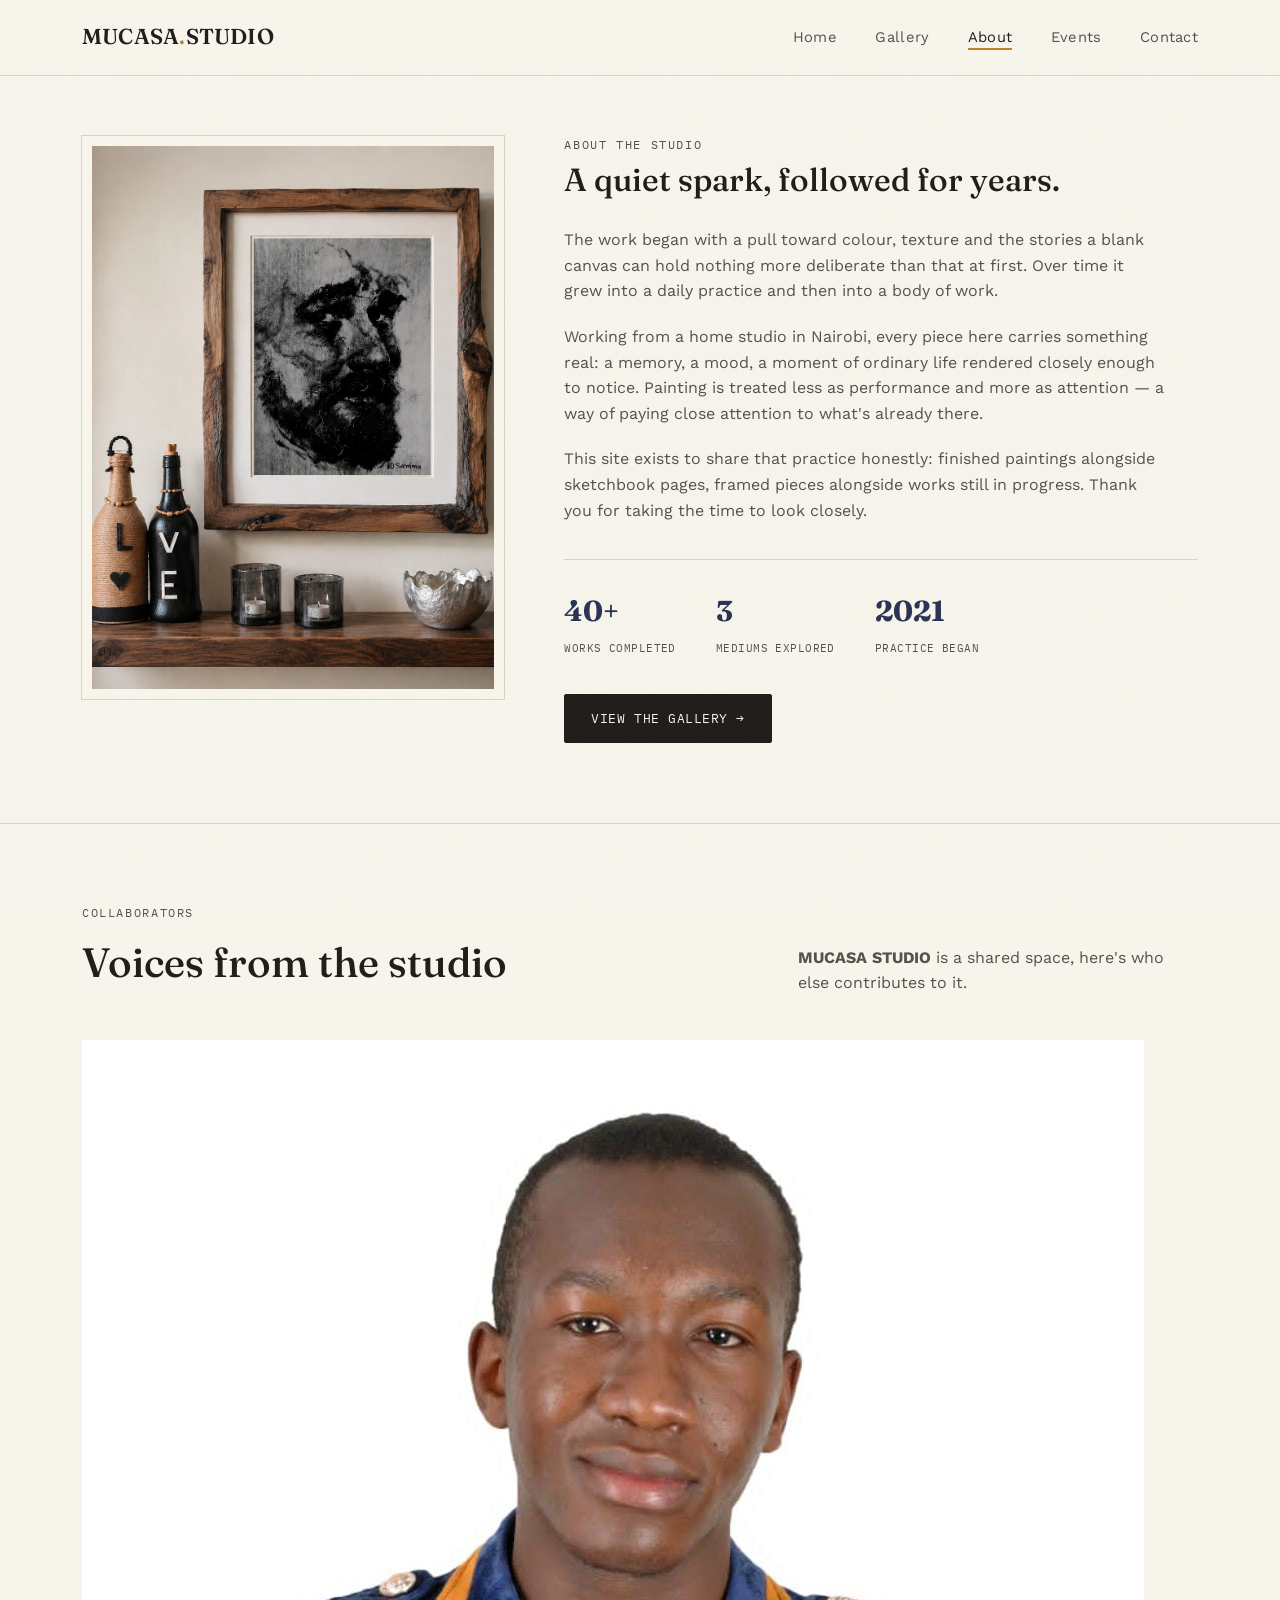
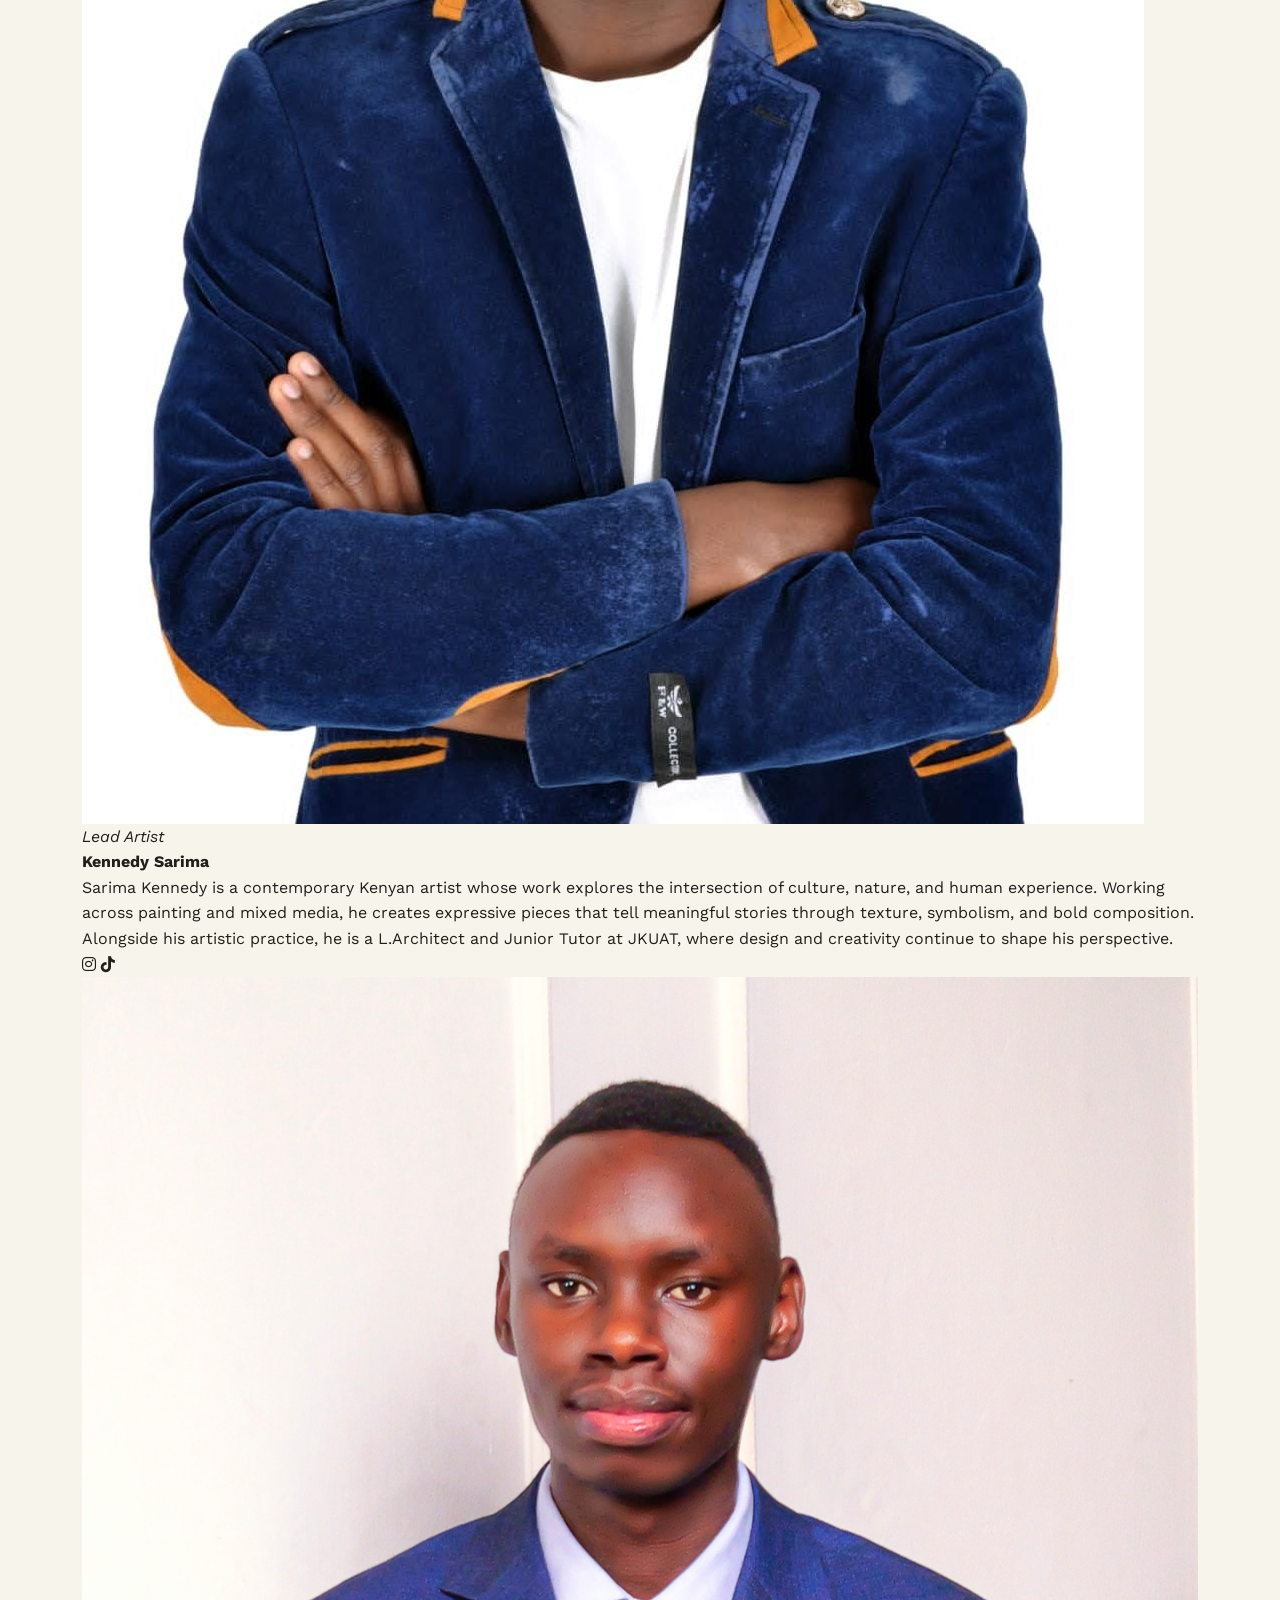
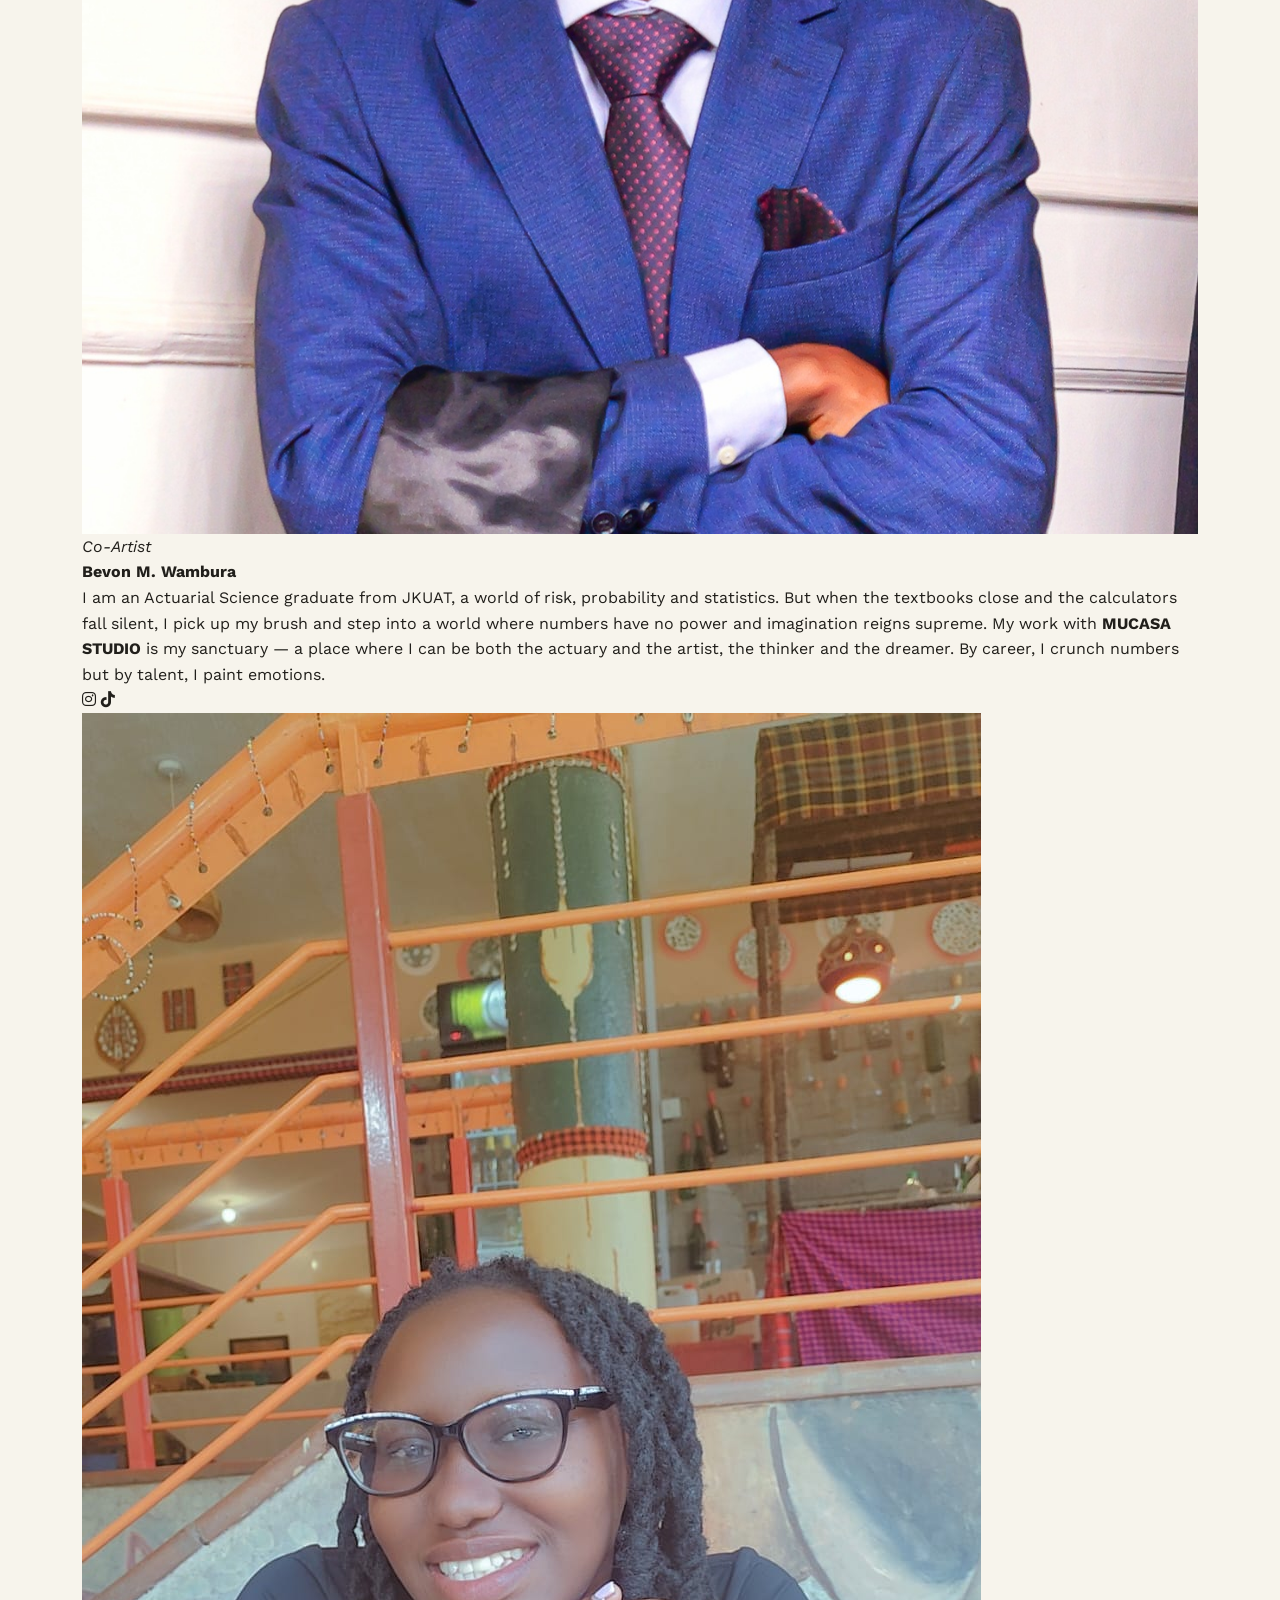
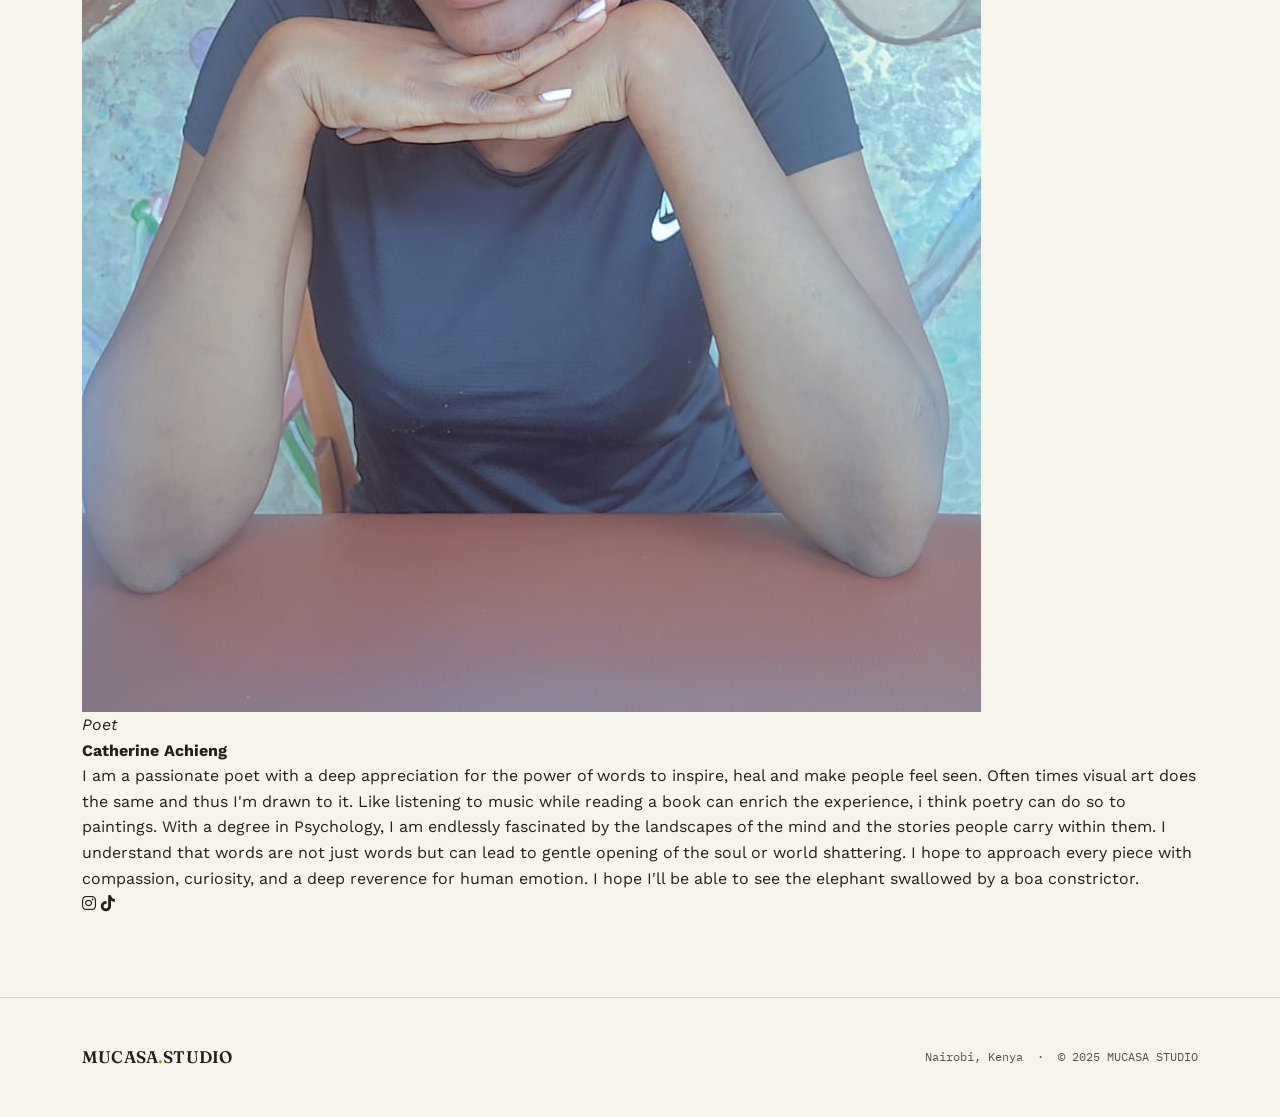
==== about.html @ 8ee20461 "Add files via upload" ====
<!DOCTYPE html>
<html lang="en">
<head>
<meta charset="UTF-8">
<meta name="viewport" content="width=device-width, initial-scale=1.0">
<title>About — MUCASA STUDIO</title>
<link rel="stylesheet" href="css/style.css">
<link rel="stylesheet" href="https://cdnjs.cloudflare.com/ajax/libs/font-awesome/6.4.0/css/all.min.css">
</head>
<body>

<nav class="site-nav">
  <div class="nav-inner">
    <a href="index.html" class="brand">MUCASA<span>.</span>STUDIO</a>
    <button class="nav-toggle" aria-label="Toggle menu">MENU</button>
    <ul class="nav-links">
      <li><a href="index.html">Home</a></li>
      <li><a href="gallery.html">Gallery</a></li>
      <li><a href="about.html">About</a></li>
      <li><a href="events.html">Events</a></li>
      <li><a href="contact.html">Contact</a></li>
    </ul>
  </div>
</nav>

<section class="section" style="padding-top:60px;">
  <div class="wrap about-grid">
    <div class="reveal">
      <div class="about-portrait">
        <img src="images/dashboard.jpg" alt="Portrait of the artist" style="width:100%;height:100%;object-fit:cover;"
             onerror="this.style.display='none'; this.nextElementSibling.style.display='flex';">
        <div class="no-image" style="display:none; position:absolute; inset:0; align-items:center; justify-content:center; text-align:center; padding:12px; font-family:var(--mono); font-size:0.68rem; color:var(--ink-soft);">
          Add images/artist.jpg
        </div>
      </div>
    </div>
    <div class="about-copy reveal">
      <div class="eyebrow">About the studio</div>
      <h2>A quiet spark, followed for years.</h2>
      <p>The work began with a pull toward colour, texture and the stories a blank canvas can hold nothing more deliberate than that at first. Over time it grew into a daily practice and then into a body of work.</p>
      <p>Working from a home studio in  Nairobi, every piece here carries something real: a memory, a mood, a moment of ordinary life rendered closely enough to notice. Painting is treated less as performance and more as attention — a way of paying close attention to what's already there.</p>
      <p>This site exists to share that practice honestly: finished paintings alongside sketchbook pages, framed pieces alongside works still in progress. Thank you for taking the time to look closely.</p>

      <div class="stat-row">
        <div class="stat"><b>40+</b><span>Works completed</span></div>
        <div class="stat"><b>3</b><span>Mediums explored</span></div>
        <div class="stat"><b>2021</b><span>Practice began</span></div>
      </div>

      <a href="gallery.html" class="btn btn-solid" style="margin-top:34px;">View the gallery &rarr;</a>
    </div>
  </div>
</section>

<section class="section">
  <div class="wrap">
    <div class="section-head">
      <div>
        <div class="eyebrow">Collaborators</div>
        <h2>Voices from the studio</h2>
      </div>
      <p><b>MUCASA STUDIO</b> is a shared space, here's who else contributes to it.</p>
    </div>

    <div class="team-grid">

      
      <div class="team-card reveal">
        <div class="team-photo">
          <img src="images/artist.jpg" alt="Portrait of the lead artist"
               onerror="this.style.display='none'; this.nextElementSibling.style.display='flex';">
          <div class="no-image" style="display:none;">Add images/artist.jpg</div>
        </div>
        <div class="team-role"><i>Lead Artist</i></div>
        <div class="team-name"><b>Kennedy Sarima</b></div>
        <p class="team-desc">Sarima Kennedy is a contemporary Kenyan artist whose work explores the intersection of culture, nature, and human experience. Working across painting and mixed media, he creates expressive pieces that tell meaningful stories through texture, symbolism, and bold composition. Alongside his artistic practice, he is a L.Architect and Junior Tutor at JKUAT, where design and creativity continue to shape his perspective.</p>
        <div class="team-social">
          <a href="#" aria-label="Instagram"><i class="fab fa-instagram"></i></a>
          <a href="#" aria-label="TikTok"><i class="fab fa-tiktok"></i></a>
        </div>
      </div>

      
      
      <div class="team-card reveal">
        <div class="team-photo">
          <img src="images/co-artist.jpg" alt="Portrait of the co-artist"
               onerror="this.style.display='none'; this.nextElementSibling.style.display='flex';">
          <div class="no-image" style="display:none;">Add images/co-artist.jpg</div>
        </div>
        <div class="team-role"><i>Co-Artist</i></div>
        <div class="team-name"><b>Bevon M. Wambura</b></div>
        <p class="team-desc">I am an Actuarial Science graduate from JKUAT, a world of risk, probability and statistics. But when the textbooks close and the calculators fall silent, I pick up my brush and step into a world where numbers have no power and imagination reigns supreme. My work with <b>MUCASA STUDIO</b> is my sanctuary — a place where I can be both the actuary and the artist, the thinker and the dreamer. By career, I crunch numbers but by talent, I paint emotions.</p>
        <div class="team-social">
          <a href="https://www.instagram.com/@just_kurian" aria-label="Instagram"><i class="fab fa-instagram"></i></a>
          <a href="https://www.tiktok.com/@just_kurian" aria-label="TikTok"><i class="fab fa-tiktok"></i></a>
        </div>
      </div>

      <!-- Poet -->
      <div class="team-card reveal">
        <div class="team-photo">
          <img src="images/poet.jpg" alt="Portrait of the poet"
               onerror="this.style.display='none'; this.nextElementSibling.style.display='flex';">
          <div class="no-image" style="display:none;">Add images/poet.jpg</div>
        </div>
        <div class="team-role"><i>Poet</i></div>
        <div class="team-name"><b>Catherine Achieng</b></div>
        <p class="team-desc">I am a passionate poet with a deep appreciation for the power of words to inspire, heal and make people feel seen. Often times visual art does the same and thus I'm drawn to it.  Like listening to music while reading a book can enrich the experience, i think poetry can do so to paintings.

With a degree in Psychology, I am endlessly fascinated by the landscapes of the mind and the stories people carry within them. I understand that words are not just words but can lead to gentle opening of the soul or world shattering.  I hope to approach every piece with compassion, curiosity, and a deep reverence for human emotion. I hope I'll be able to see the elephant swallowed by a boa constrictor.</p>
        <div class="team-social">
          <a href="#" aria-label="Instagram"><i class="fab fa-instagram"></i></a>
          <a href="#" aria-label="TikTok"><i class="fab fa-tiktok"></i></a>
        </div>
      </div>

    </div>
  </div>
</section>

<footer class="site-footer">
  <div class="wrap footer-inner">
    <a href="index.html" class="brand">MUCASA<span>.</span>STUDIO</a>
    <div class="footer-meta"> Nairobi, Kenya &nbsp;·&nbsp; &copy; 2025 MUCASA STUDIO</div>
  </div>
</footer>

<script src="js/main.js"></script>
</body>
</html>
---- css/style.css ----
/* ===========================================================
   MUCASA ART — design tokens
   Palette:
     --wall     #F7F4EC  gallery wall (warm plaster white)
     --ink      #211F1B  near-black text
     --card     #EEE8DA  card / label plaster
     --line     #DAD2BF  hairline rule
     --indigo   #2B3454  deep indigo (adire-dye accent)
     --ochre    #B8842A  ochre gold (beadwork accent)
     --clay     #A24B34  muted clay red (used sparingly)
   Type:
     Display — 'Fraunces' (characterful serif, used with restraint)
     Body    — 'Work Sans'
     Utility — 'IBM Plex Mono' (plaque numbers, labels, meta)
   =========================================================== */

@import url('https://fonts.googleapis.com/css2?family=Fraunces:ital,opsz,wght@0,9..144,400;0,9..144,500;0,9..144,600;1,9..144,500&family=Work+Sans:wght@300;400;500;600&family=IBM+Plex+Mono:wght@400;500&display=swap');

:root {
  --wall: #F7F4EC;
  --wall-deep: #F1ECE0;
  --ink: #211F1B;
  --ink-soft: #55524A;
  --card: #EEE8DA;
  --line: #DAD2BF;
  --indigo: #2B3454;
  --ochre: #B8842A;
  --clay: #A24B34;

  --display: 'Fraunces', serif;
  --body: 'Work Sans', sans-serif;
  --mono: 'IBM Plex Mono', monospace;

  --max: 1180px;
}

* { margin: 0; padding: 0; box-sizing: border-box; }

html { scroll-behavior: smooth; }

body {
  font-family: var(--body);
  background: var(--wall);
  color: var(--ink);
  line-height: 1.6;
  -webkit-font-smoothing: antialiased;
}

/* subtle paper-grain texture instead of a glossy gradient */
body::before {
  content: '';
  position: fixed;
  inset: 0;
  pointer-events: none;
  z-index: 0;
  opacity: 0.5;
  background-image: url("data:image/svg+xml,%3Csvg xmlns='http://www.w3.org/2000/svg' width='120' height='120'%3E%3Cfilter id='n'%3E%3CfeTurbulence type='fractalNoise' baseFrequency='0.9' numOctaves='2' stitchTiles='stitch'/%3E%3C/filter%3E%3Crect width='100%25' height='100%25' filter='url(%23n)' opacity='0.035'/%3E%3C/svg%3E");
}

a { color: inherit; text-decoration: none; }
img { display: block; max-width: 100%; }
ul { list-style: none; }

.eyebrow {
  font-family: var(--mono);
  font-size: 0.72rem;
  letter-spacing: 0.14em;
  text-transform: uppercase;
  color: var(--ink-soft);
}

.wrap {
  max-width: var(--max);
  margin: 0 auto;
  padding: 0 32px;
  position: relative;
  z-index: 1;
}

/* ---------- Nav ---------- */
.site-nav {
  position: sticky;
  top: 0;
  z-index: 100;
  background: rgba(247, 244, 236, 0.88);
  backdrop-filter: blur(6px);
  border-bottom: 1px solid var(--line);
}

.nav-inner {
  max-width: var(--max);
  margin: 0 auto;
  padding: 20px 32px;
  display: flex;
  align-items: center;
  justify-content: space-between;
}

.brand {
  font-family: var(--display);
  font-weight: 600;
  font-size: 1.35rem;
  letter-spacing: 0.01em;
}

.brand span { color: var(--ochre); }

.nav-links {
  display: flex;
  gap: 2.4rem;
}

.nav-links a {
  font-size: 0.92rem;
  letter-spacing: 0.02em;
  color: var(--ink-soft);
  position: relative;
  padding-bottom: 4px;
  transition: color 0.25s ease;
}

.nav-links a:hover,
.nav-links a.active {
  color: var(--ink);
}

.nav-links a.active::after {
  content: '';
  position: absolute;
  left: 0; right: 0; bottom: 0;
  height: 2px;
  background: var(--ochre);
}

.nav-toggle { display: none; }

@media (max-width: 720px) {
  .nav-links {
    position: fixed;
    top: 68px; left: 0; right: 0;
    background: var(--wall);
    border-bottom: 1px solid var(--line);
    flex-direction: column;
    gap: 0;
    padding: 8px 0;
    transform: translateY(-8px);
    opacity: 0;
    pointer-events: none;
    transition: all 0.2s ease;
  }
  .nav-links.open {
    transform: translateY(0);
    opacity: 1;
    pointer-events: auto;
  }
  .nav-links a { padding: 14px 32px; width: 100%; }
  .nav-toggle {
    display: block;
    background: none;
    border: none;
    font-family: var(--mono);
    font-size: 0.85rem;
    cursor: pointer;
    color: var(--ink);
  }
}

/* ---------- Buttons ---------- */
.btn {
  display: inline-flex;
  align-items: center;
  gap: 10px;
  font-family: var(--mono);
  font-size: 0.82rem;
  letter-spacing: 0.04em;
  text-transform: uppercase;
  padding: 13px 26px;
  border: 1px solid var(--ink);
  border-radius: 2px;
  transition: all 0.25s ease;
}

.btn:hover { background: var(--ink); color: var(--wall); }

.btn-solid {
  background: var(--ink);
  color: var(--wall);
}

.btn-solid:hover { background: var(--indigo); border-color: var(--indigo); }

/* ---------- Hero (index) ---------- */
.hero {
  padding: 90px 0 70px;
  border-bottom: 1px solid var(--line);
}

.hero-grid {
  display: grid;
  grid-template-columns: 1.1fr 0.9fr;
  gap: 60px;
  align-items: center;
}

.hero h1 {
  font-family: var(--display);
  font-weight: 500;
  font-size: clamp(2.6rem, 5vw, 4.2rem);
  line-height: 1.05;
  letter-spacing: -0.01em;
  margin: 18px 0 22px;
}

.hero h1 em {
  font-style: italic;
  color: var(--indigo);
}

.hero p.lede {
  font-size: 1.08rem;
  color: var(--ink-soft);
  max-width: 46ch;
  margin-bottom: 32px;
}

.hero-cta { display: flex; gap: 14px; flex-wrap: wrap; }

/* framed hero artwork block — signature element preview */
.hero-frame {
  position: relative;
  aspect-ratio: 4/5;
  background: linear-gradient(155deg, var(--indigo) 0%, #1b2338 60%, var(--clay) 130%);
  border: 10px solid var(--wall);
  outline: 1px solid var(--line);
  box-shadow: 0 30px 60px -30px rgba(33,31,27,0.35);
  overflow: hidden;
}

.hero-frame-overlay {
  transition: opacity 0.3s ease, background 0.3s ease;
}

.hero-frame-overlay:hover {
  background: rgba(0,0,0,0.1);
}

.hero-frame #heroImage.loaded ~ .hero-frame-overlay {
  display: none;
}

.hero-frame .plate {
  position: absolute;
  left: -1px; bottom: -1px;
  background: var(--wall);
  border: 1px solid var(--line);
  padding: 10px 16px;
  font-family: var(--mono);
  font-size: 0.72rem;
  letter-spacing: 0.03em;
}

/* ---------- Section scaffolding ---------- */
.section { padding: 80px 0; }
.section + .section { border-top: 1px solid var(--line); }

.section-head {
  display: flex;
  justify-content: space-between;
  align-items: flex-end;
  gap: 24px;
  margin-bottom: 44px;
  flex-wrap: wrap;
}

.section-head h2 {
  font-family: var(--display);
  font-weight: 500;
  font-size: clamp(1.9rem, 3.2vw, 2.6rem);
  margin-top: 8px;
}

.section-head p { color: var(--ink-soft); max-width: 40ch; }

/* ---------- Museum plaque — the signature element ---------- */
.plaque {
  font-family: var(--mono);
  font-size: 0.74rem;
  color: var(--ink-soft);
  line-height: 1.7;
  border-left: 2px solid var(--ochre);
  padding-left: 12px;
}

.plaque .plaque-title {
  font-family: var(--body);
  font-size: 0.95rem;
  color: var(--ink);
  font-weight: 500;
  letter-spacing: 0;
}

/* ---------- Gallery grid (staggered, not uniform boxes) ---------- */
.gallery-grid {
  display: grid;
  grid-template-columns: repeat(3, 1fr);
  gap: 80px 32px;
  /* Increased gap to prevent plaque overlap */
}

.piece {
  cursor: pointer;
  display: flex;
  flex-direction: column;
}

.piece:nth-child(3n+2) { margin-top: 0; }
.piece:nth-child(5n) { margin-top: 0; }

.piece-frame {
  aspect-ratio: var(--ar, 4/5);
  overflow: hidden;
  border: 1px solid var(--line);
  background: var(--card);
  position: relative;
}

.piece-frame img {
  width: 100%; height: 100%; object-fit: cover;
  transition: transform 0.6s cubic-bezier(.2,.8,.2,1);
}

.piece:hover .piece-frame img { transform: scale(1.045); }

.piece-frame .no-image {
  position: absolute; inset: 0;
  display: flex; align-items: center; justify-content: center;
  font-family: var(--mono);
  font-size: 0.7rem;
  color: var(--ink-soft);
  background:
    repeating-linear-gradient(45deg, var(--card), var(--card) 10px, var(--wall-deep) 10px, var(--wall-deep) 20px);
}

.piece .plaque { 
  margin-top: 14px;
  white-space: normal;
  word-wrap: break-word;
  overflow-wrap: break-word;
  flex-shrink: 0;
}

@media (max-width: 900px) {
  .gallery-grid { grid-template-columns: repeat(2, 1fr); }
  .piece:nth-child(3n+2), .piece:nth-child(5n) { margin-top: 0; }
}
@media (max-width: 560px) {
  .gallery-grid { grid-template-columns: 1fr; }
  .hero-grid { grid-template-columns: 1fr; }
}

/* Ensure the crafts grid doesn't visually overlap the footer */
#craftGrid {
  margin-bottom: 140px;
  position: relative;
  z-index: 1;
}
#craftGrid .piece {
  position: relative;
  z-index: 1;
}

/* Disable the stagger offsets inside the craft grid so plaques are not overlapped */
#craftGrid .piece:nth-child(3n+2),
#craftGrid .piece:nth-child(5n) {
  margin-top: 0 !important;
}

/* Ensure plaque text sits above neighbouring images */
#craftGrid .plaque {
  position: relative;
  z-index: 3;
  background: transparent;
}

/* ---------- Series gallery ---------- */
#seriesGrid {
  margin-bottom: 80px;
  position: relative;
  z-index: 1;
}

#seriesGrid .piece {
  position: relative;
  z-index: 1;
}

#seriesGrid .piece:nth-child(3n+2),
#seriesGrid .piece:nth-child(5n) {
  margin-top: 0 !important;
}

.series-badge {
  position: absolute;
  top: 12px;
  right: 12px;
  background: rgba(43, 52, 84, 0.9);
  color: #F7F4EC;
  padding: 6px 12px;
  font-family: var(--mono);
  font-size: 0.68rem;
  letter-spacing: 0.03em;
  text-transform: uppercase;
  border-radius: 2px;
  z-index: 2;
}

#seriesGrid .plaque {
  position: relative;
  z-index: 3;
  background: transparent;
}

/* Special sizing for featured craft piece */
.gallery-grid .piece.craft-feature {
  grid-column: 1 / -1;
  text-align: center;
}

.gallery-grid .piece.craft-feature .piece-frame {
  width: 360px;
  max-width: 72%;
  border: 1px solid var(--line);
  margin: 0 auto;
}

.gallery-grid .piece.craft-feature .plaque {
  margin: 12px auto 0;
  text-align: center;
}

.gallery-grid .piece.craft-feature .piece-frame img {
  width: 100%;
  height: auto;
  object-fit: contain;
}

@media (max-width: 720px) {
  .gallery-grid .piece.craft-feature .piece-frame { width: 320px; max-width: 84%; }
}

/* ---------- Filters (gallery page) ---------- */
.filters {
  display: flex;
  gap: 10px;
  flex-wrap: wrap;
}

.filter-btn {
  font-family: var(--mono);
  font-size: 0.72rem;
  letter-spacing: 0.03em;
  text-transform: uppercase;
  padding: 8px 16px;
  border: 1px solid var(--line);
  background: transparent;
  cursor: pointer;
  color: var(--ink-soft);
  transition: all 0.2s ease;
}

.filter-btn:hover { border-color: var(--ink); color: var(--ink); }

.filter-btn.active {
  background: var(--ink);
  color: var(--wall);
  border-color: var(--ink);
}

/* ---------- About page ---------- */
.about-grid {
  display: grid;
  grid-template-columns: 0.8fr 1.2fr;
  gap: 60px;
}

.about-portrait {
  position: relative;
  aspect-ratio: 3/4;
  background: linear-gradient(160deg, var(--ochre) 0%, var(--clay) 100%);
  border: 10px solid var(--wall);
  outline: 1px solid var(--line);
  overflow: hidden;
}

.studio-upload-overlay {
  position: absolute;
  inset: 0;
  display: flex;
  flex-direction: column;
  align-items: center;
  justify-content: center;
  gap: 16px;
  background: rgba(247, 244, 236, 0.88);
}

.studio-upload-overlay:hover {
  background: rgba(247, 244, 236, 0.95);
}

.about-copy p { margin-bottom: 20px; color: var(--ink-soft); max-width: 60ch; }
.about-copy h2 { font-family: var(--display); font-weight: 500; font-size: 2rem; margin-bottom: 22px; }

.stat-row {
  display: flex;
  gap: 40px;
  margin-top: 36px;
  border-top: 1px solid var(--line);
  padding-top: 28px;
}

.stat b {
  display: block;
  font-family: var(--display);
  font-size: 1.8rem;
  color: var(--indigo);
}

.stat span {
  font-family: var(--mono);
  font-size: 0.68rem;
  letter-spacing: 0.04em;
  text-transform: uppercase;
  color: var(--ink-soft);
}

@media (max-width: 720px) {
  .about-grid { grid-template-columns: 1fr; }
}

/* ---------- Contact page ---------- */
.contact-grid {
  display: grid;
  grid-template-columns: 1fr 1fr;
  gap: 50px;
}

.contact-list li {
  border-top: 1px solid var(--line);
  padding: 22px 0;
  display: flex;
  gap: 18px;
  align-items: baseline;
}

.contact-list li:last-child { border-bottom: 1px solid var(--line); }

.contact-list .k {
  font-family: var(--mono);
  font-size: 0.7rem;
  letter-spacing: 0.04em;
  text-transform: uppercase;
  color: var(--ink-soft);
  width: 110px;
  flex-shrink: 0;
}

.contact-list .v a:hover { color: var(--indigo); }

.social-row { display: flex; gap: 12px; margin-top: 30px; }

.social-row a {
  width: 44px; height: 44px;
  border: 1px solid var(--ink);
  display: flex; align-items: center; justify-content: center;
  transition: all 0.2s ease;
}

.social-row a { color: var(--ink); }
.social-row a svg { width: 20px; height: 20px; display: block; fill: currentColor; }
.social-row a:hover { background: var(--ink); color: var(--wall); }

.contact-note {
  background: var(--card);
  border: 1px solid var(--line);
  padding: 34px;
  font-family: var(--display);
  font-style: italic;
  font-size: 1.2rem;
  line-height: 1.6;
  color: var(--ink);
}

/* ---------- Artwork detail page ---------- */
.detail-grid {
  display: grid;
  grid-template-columns: 1.2fr 0.8fr;
  gap: 60px;
  align-items: start;
}

.detail-frame {
  border: 12px solid var(--wall-deep);
  outline: 1px solid var(--line);
  background: var(--card);
  aspect-ratio: 4/5;
  overflow: hidden;
  position: relative;
}

.detail-frame img { width: 100%; height: 100%; object-fit: contain; background-color: var(--card); display: block; }

/* Detail page thumbnail gallery */
.detail-gallery {
  position: absolute;
  left: 12px;
  right: 12px;
  bottom: 12px;
  display: flex;
  gap: 8px;
  justify-content: center;
  z-index: 3;
  pointer-events: auto;
}
.detail-thumb {
  border: 1px solid var(--line);
  background: var(--wall);
  padding: 2px;
  width: 64px;
  height: 64px;
  display: inline-flex;
  align-items: center;
  justify-content: center;
  cursor: pointer;
}
.detail-thumb img { width: 100%; height: 100%; object-fit: cover; display: block; }


.detail-plaque .plaque-title {
  font-family: var(--display);
  font-size: 1.7rem;
  font-weight: 500;
  color: var(--ink);
  display: block;
  margin-bottom: 10px;
}

.detail-plaque {
  font-family: var(--mono);
  font-size: 0.82rem;
  color: var(--ink-soft);
  line-height: 2;
  border-left: 2px solid var(--ochre);
  padding-left: 18px;
}

.detail-desc {
  margin-top: 26px;
  color: var(--ink-soft);
  max-width: 55ch;
  font-family: var(--body);
  font-size: 1rem;
}

.back-link {
  font-family: var(--mono);
  font-size: 0.78rem;
  color: var(--ink-soft);
  display: inline-flex;
  gap: 8px;
  margin-bottom: 30px;
}

.back-link:hover { color: var(--ink); }

.detail-nav {
  display: flex;
  justify-content: space-between;
  margin-top: 60px;
  border-top: 1px solid var(--line);
  padding-top: 26px;
}

@media (max-width: 800px) {
  .detail-grid, .contact-grid { grid-template-columns: 1fr; }
}

/* ---------- Lightbox ---------- */
.lightbox {
  display: none;
  position: fixed; inset: 0;
  z-index: 10001;
  background: rgba(33,31,27,0.94);
  align-items: center;
  justify-content: center;
}

.lightbox.active { display: flex; }

.lightbox-content { max-width: 88vw; max-height: 86vh; text-align: center; }
.lightbox-content img { max-height: 78vh; margin: 0 auto; }

.lightbox-caption {
  font-family: var(--mono);
  font-size: 0.8rem;
  color: #F7F4EC;
  margin-top: 18px;
}

.lightbox-close {
  position: absolute; top: 26px; right: 32px;
  background: none; border: none;
  color: #F7F4EC; font-size: 1.8rem; cursor: pointer;
}

/* ---------- Footer ---------- */
.site-footer {
  border-top: 1px solid var(--line);
  padding: 46px 0;
  /* Footer should sit after page content; don't stack above content */
  clear: both;
  position: relative;
}

.footer-inner {
  display: flex;
  justify-content: space-between;
  align-items: center;
  flex-wrap: wrap;
  gap: 16px;
}

.footer-inner .brand { font-size: 1.05rem; }

.footer-meta {
  font-family: var(--mono);
  font-size: 0.72rem;
  color: var(--ink-soft);
}

/* ---------- Scroll reveal ---------- */
.reveal {
  opacity: 0;
  transform: translateY(16px);
  transition: opacity 0.6s ease, transform 0.6s ease;
}
.reveal.in { opacity: 1; transform: translateY(0); }

@media (prefers-reduced-motion: reduce) {
  .reveal { opacity: 1; transform: none; transition: none; }
  .piece-frame img { transition: none; }
}

/* focus visibility */
a:focus-visible, button:focus-visible {
  outline: 2px solid var(--indigo);
  outline-offset: 3px;
}

/* ---------- Events page ---------- */
.events-list { display: flex; flex-direction: column; gap: 24px; }

.event-card {
  border: 1px solid var(--line);
  padding: 28px;
  background: var(--card);
  transition: all 0.25s ease;
}

.event-card:hover { border-color: var(--ink); }

.event-header {
  display: flex;
  justify-content: space-between;
  align-items: center;
  margin-bottom: 12px;
  gap: 12px;
  flex-wrap: wrap;
}

.event-date {
  font-family: var(--mono);
  font-size: 0.82rem;
  letter-spacing: 0.03em;
  color: var(--ink-soft);
  font-weight: 500;
}

.event-type {
  font-family: var(--mono);
  font-size: 0.68rem;
  letter-spacing: 0.04em;
  text-transform: uppercase;
  padding: 4px 10px;
  border: 1px solid var(--ink);
  border-radius: 2px;
  color: var(--ink);
}

.event-type[data-type="exhibition"] { border-color: var(--ochre); color: var(--ochre); }
.event-type[data-type="workshop"] { border-color: var(--indigo); color: var(--indigo); }

.event-title {
  font-family: var(--display);
  font-weight: 500;
  font-size: 1.4rem;
  color: var(--ink);
  margin-bottom: 16px;
}

.event-details {
  display: flex;
  gap: 24px;
  margin-bottom: 14px;
  flex-wrap: wrap;
}

.event-time, .event-location {
  font-size: 0.92rem;
  color: var(--ink-soft);
}

.event-description {
  color: var(--ink-soft);
  max-width: 65ch;
  margin-bottom: 12px;
  line-height: 1.6;
}

.event-cta {
  font-family: var(--mono);
  font-size: 0.78rem;
  letter-spacing: 0.02em;
  color: var(--indigo);
  display: inline-block;
  transition: color 0.2s ease;
}

.event-cta:hover { color: var(--ochre); }

@media (max-width: 560px) {
  .event-card { padding: 20px; }
  .event-header { flex-direction: column; align-items: flex-start; }
  .event-title { font-size: 1.1rem; }
  .event-details { flex-direction: column; gap: 8px; }
}
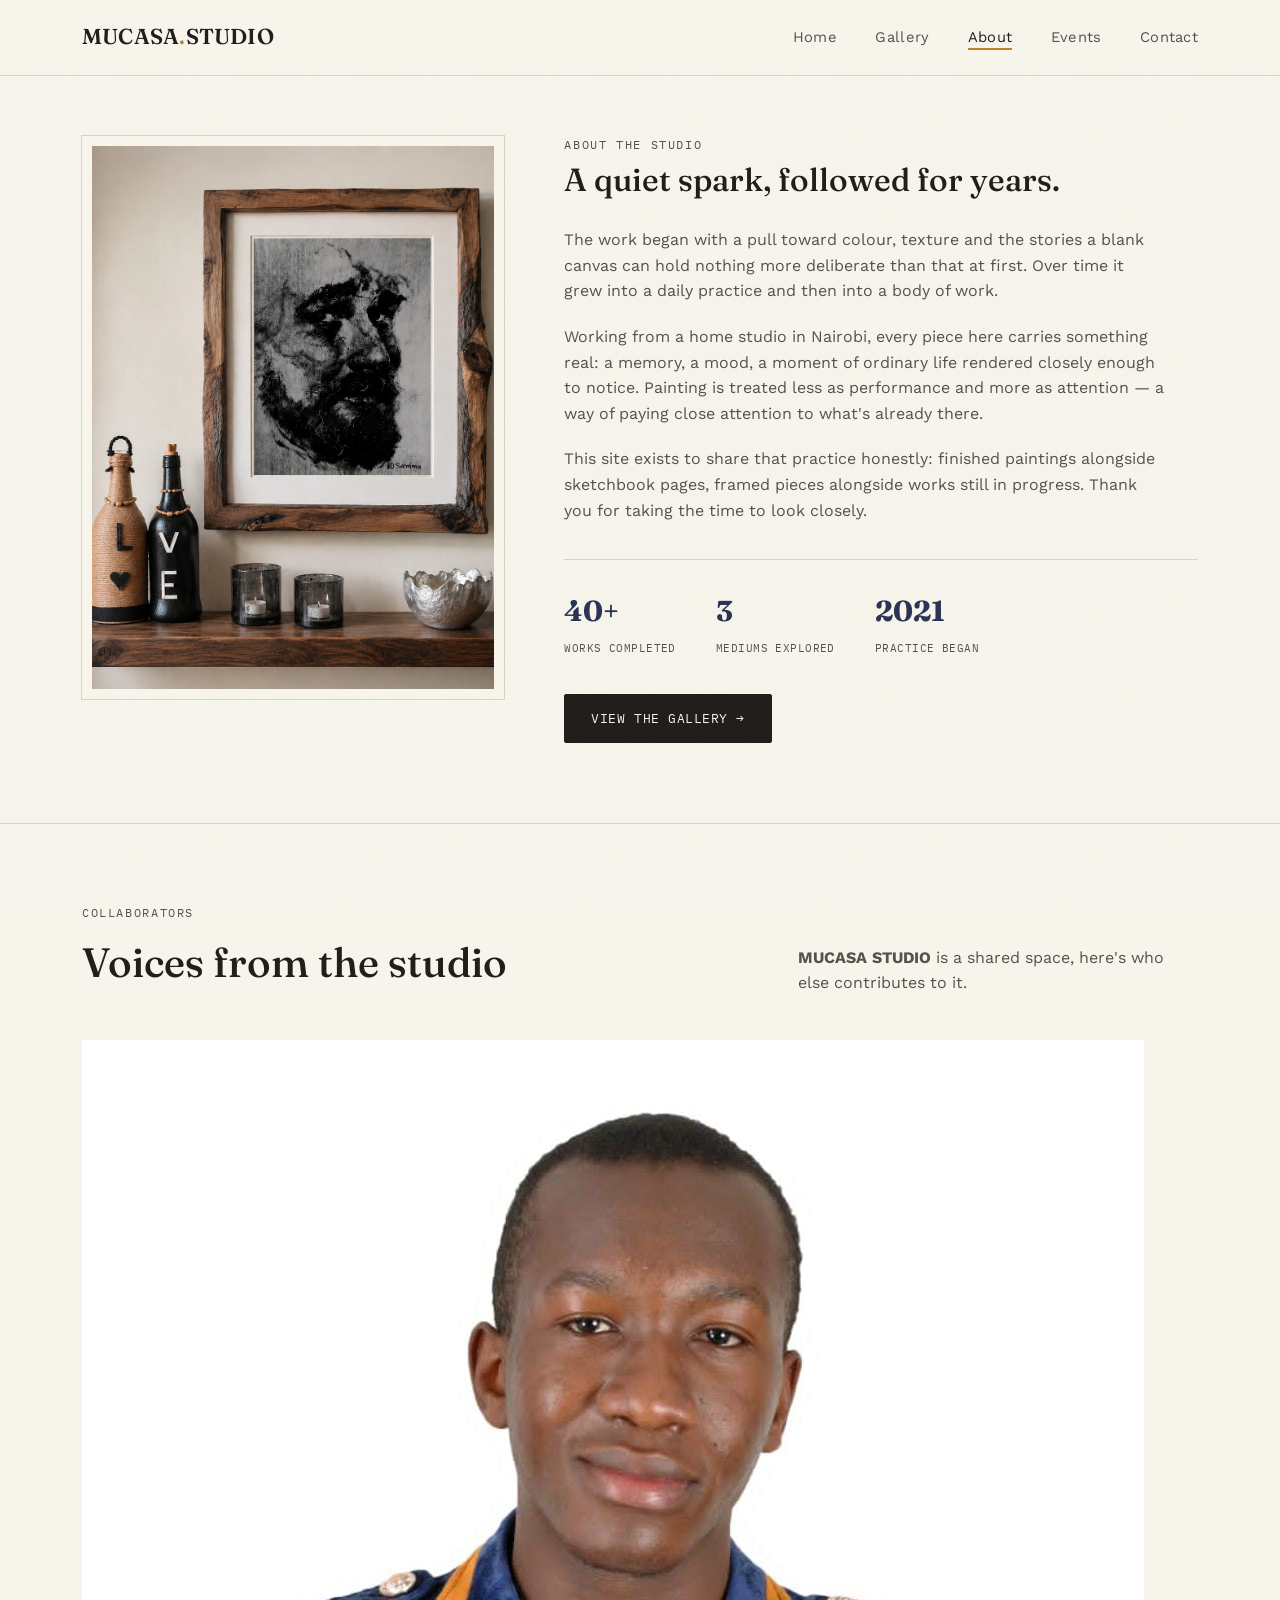
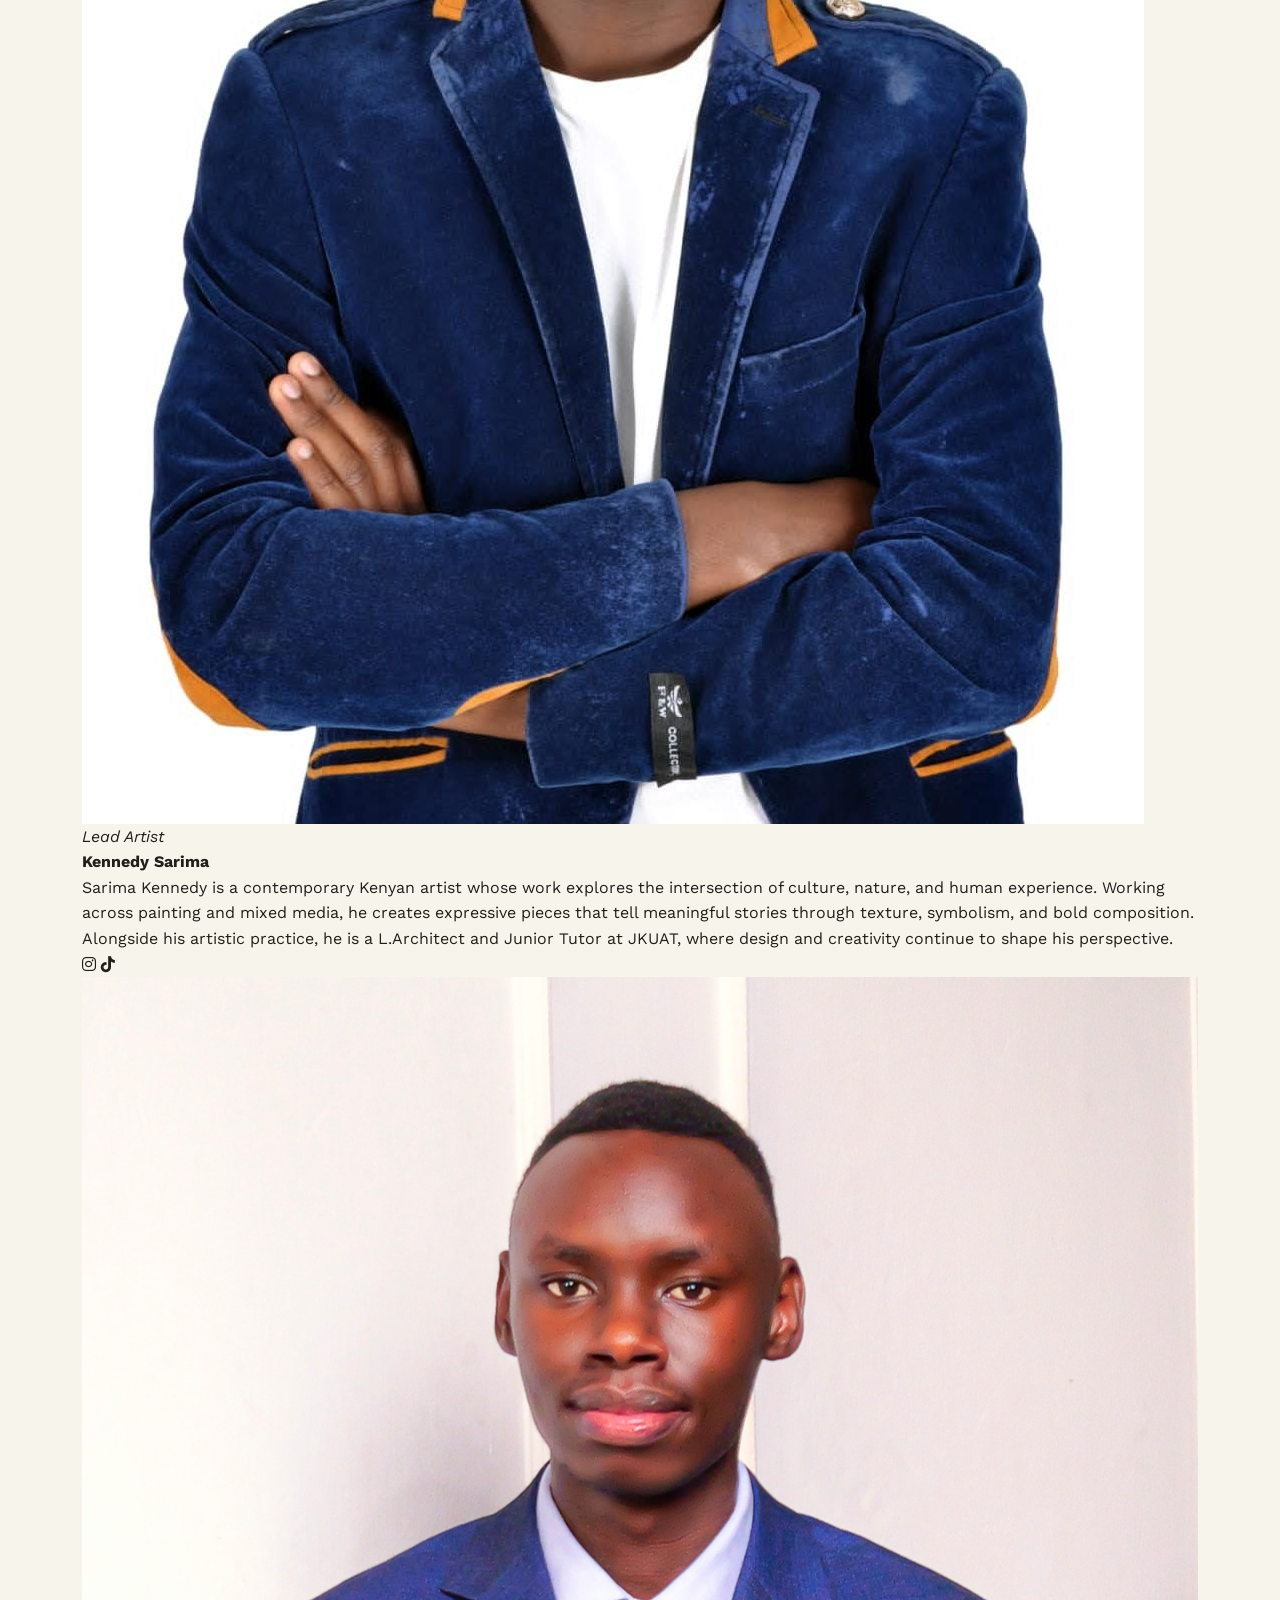
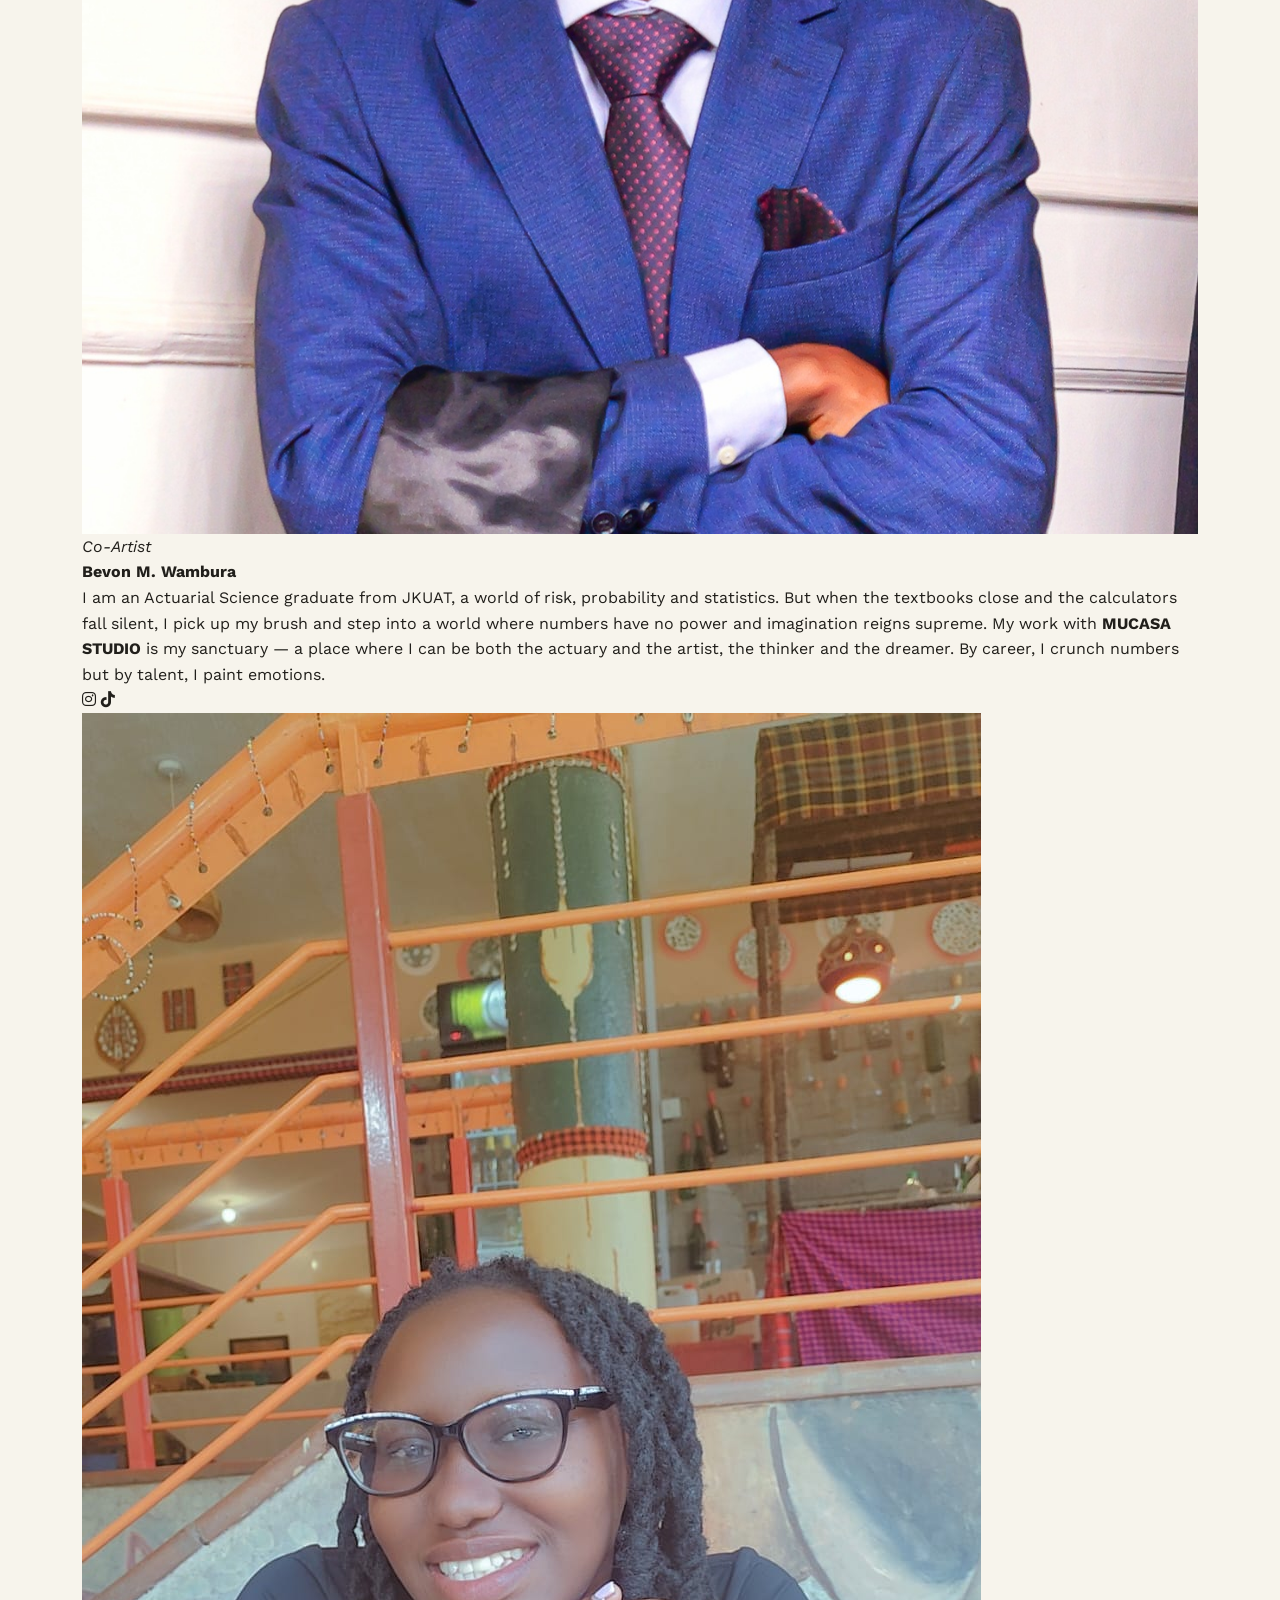
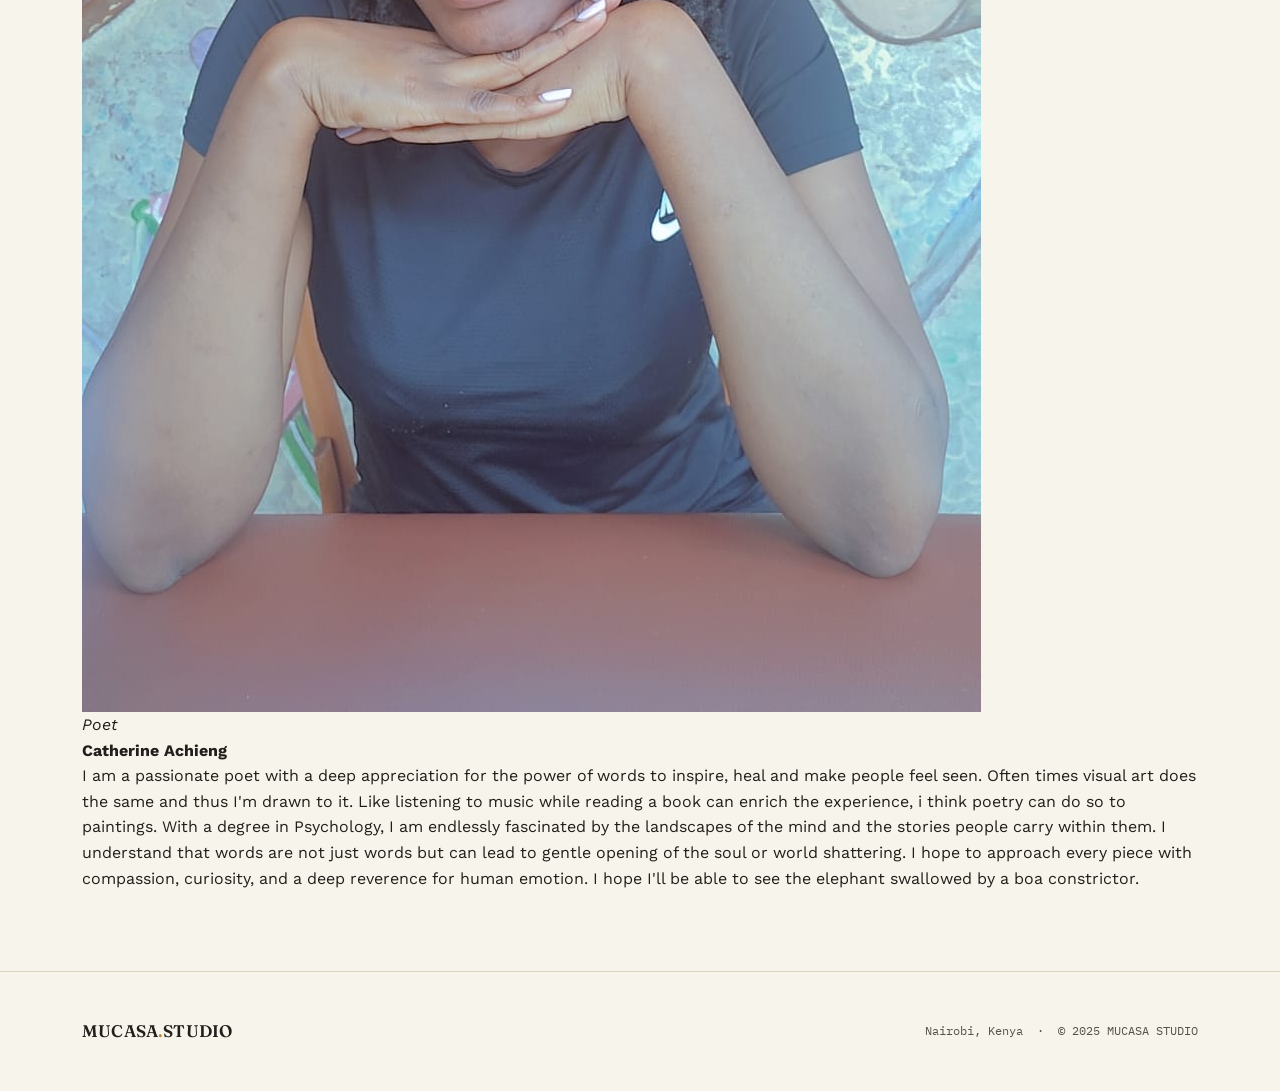
==== commit 4992fb51: "Update about.html" ====
--- a/about.html
+++ b/about.html
@@ -109,10 +109,6 @@
         <p class="team-desc">I am a passionate poet with a deep appreciation for the power of words to inspire, heal and make people feel seen. Often times visual art does the same and thus I'm drawn to it.  Like listening to music while reading a book can enrich the experience, i think poetry can do so to paintings.
 
 With a degree in Psychology, I am endlessly fascinated by the landscapes of the mind and the stories people carry within them. I understand that words are not just words but can lead to gentle opening of the soul or world shattering.  I hope to approach every piece with compassion, curiosity, and a deep reverence for human emotion. I hope I'll be able to see the elephant swallowed by a boa constrictor.</p>
-        <div class="team-social">
-          <a href="#" aria-label="Instagram"><i class="fab fa-instagram"></i></a>
-          <a href="#" aria-label="TikTok"><i class="fab fa-tiktok"></i></a>
-        </div>
       </div>
 
     </div>
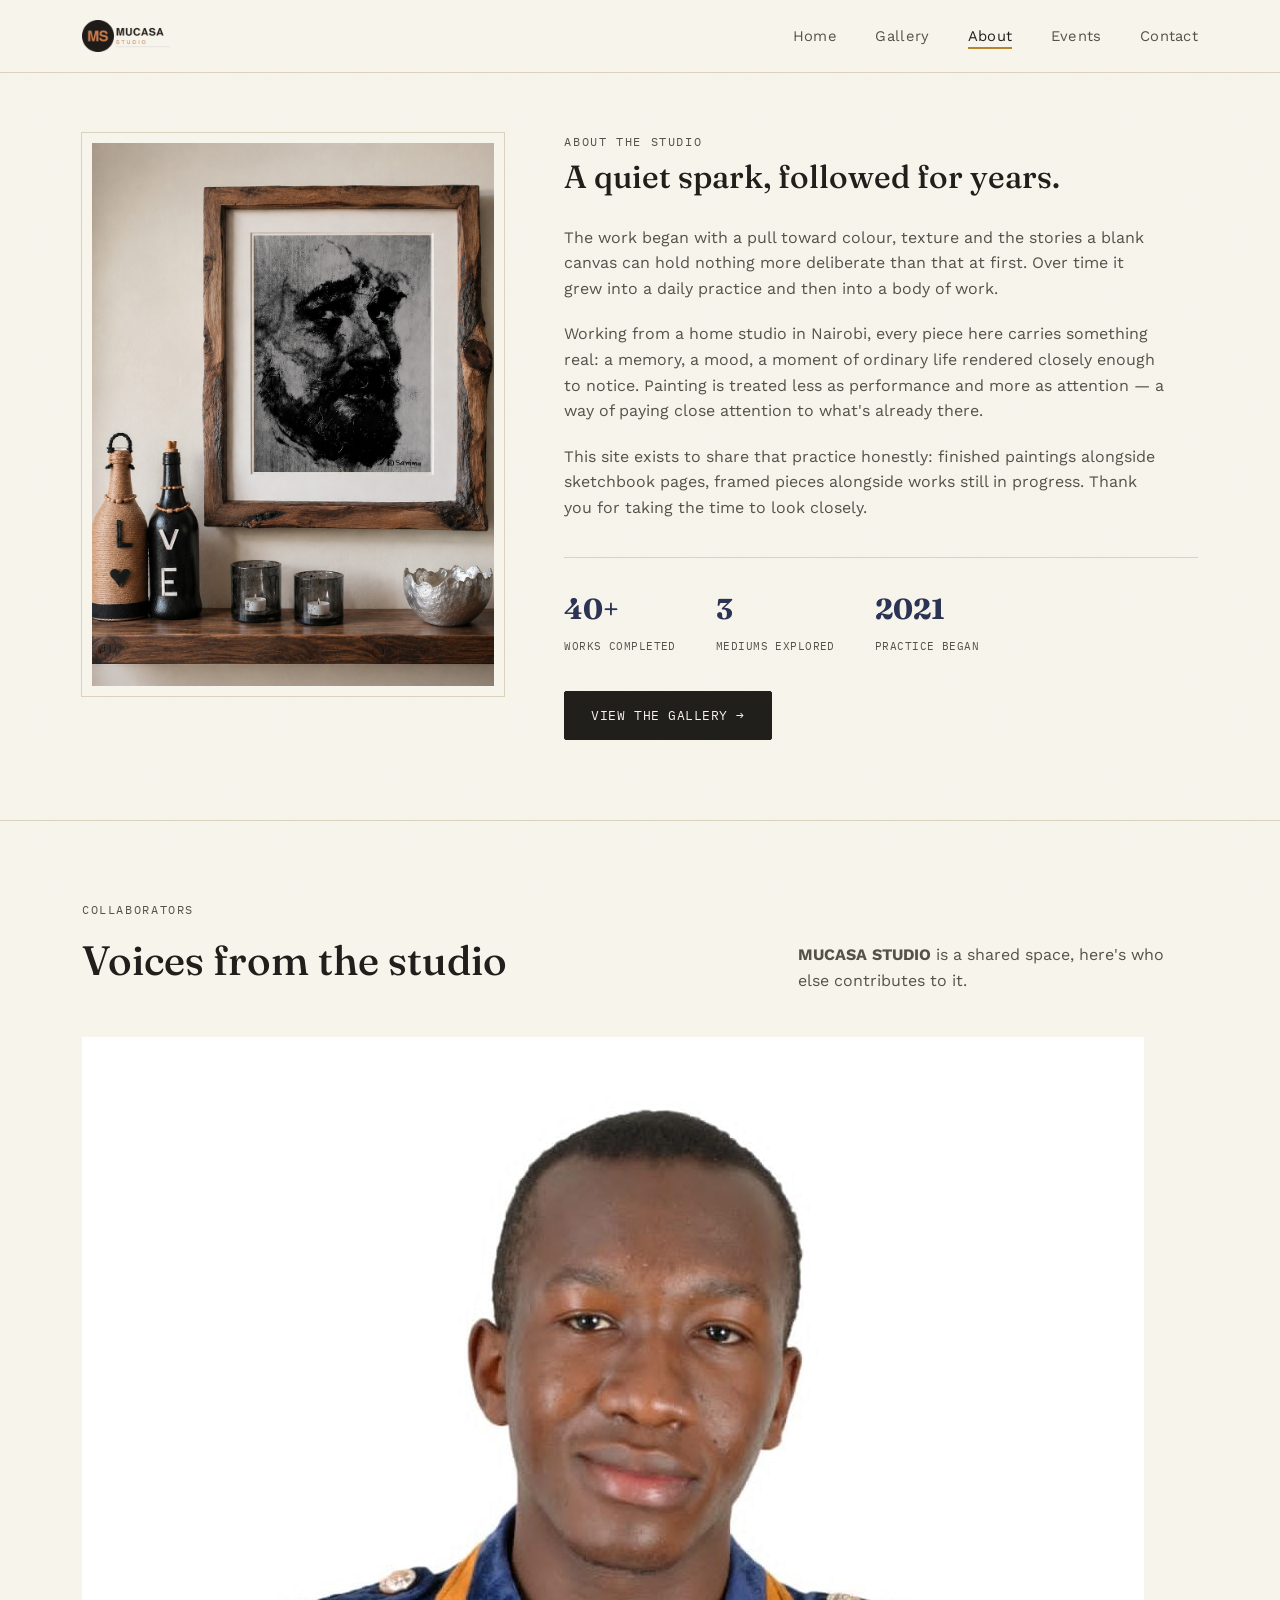
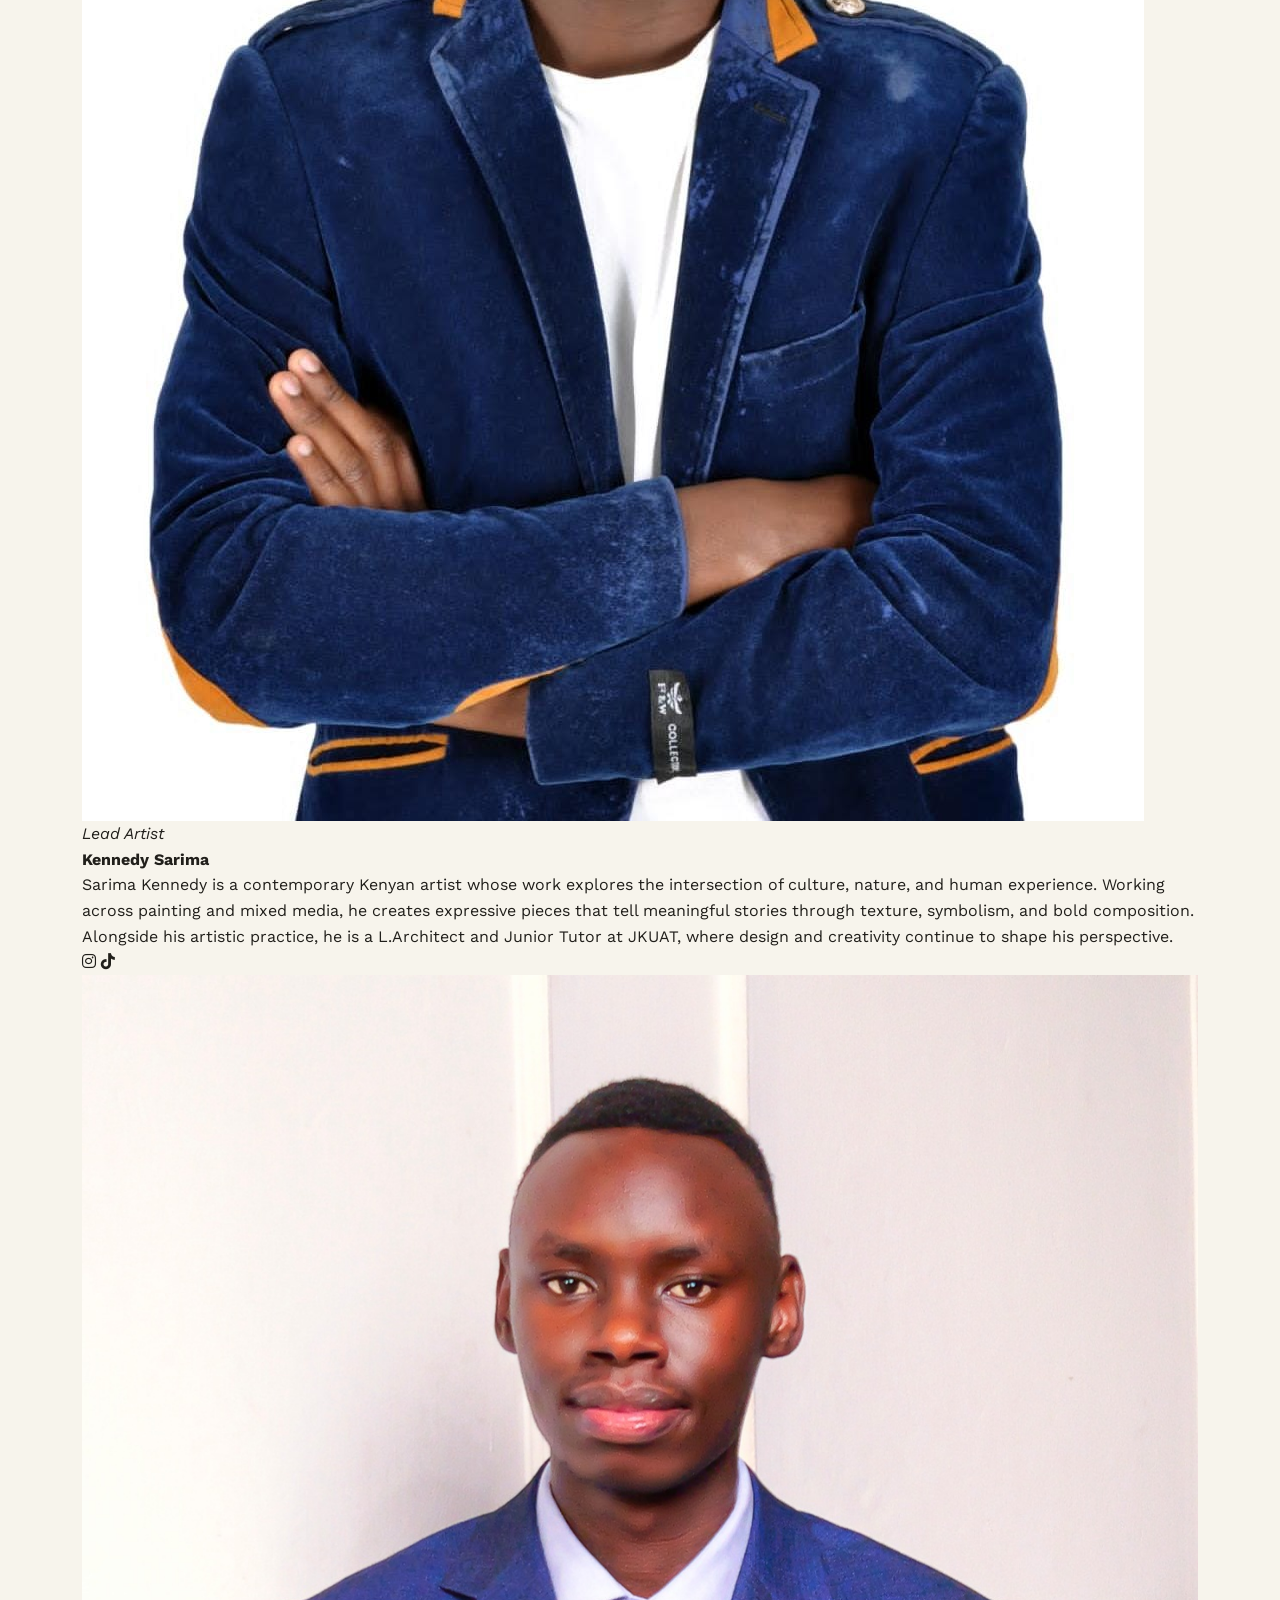
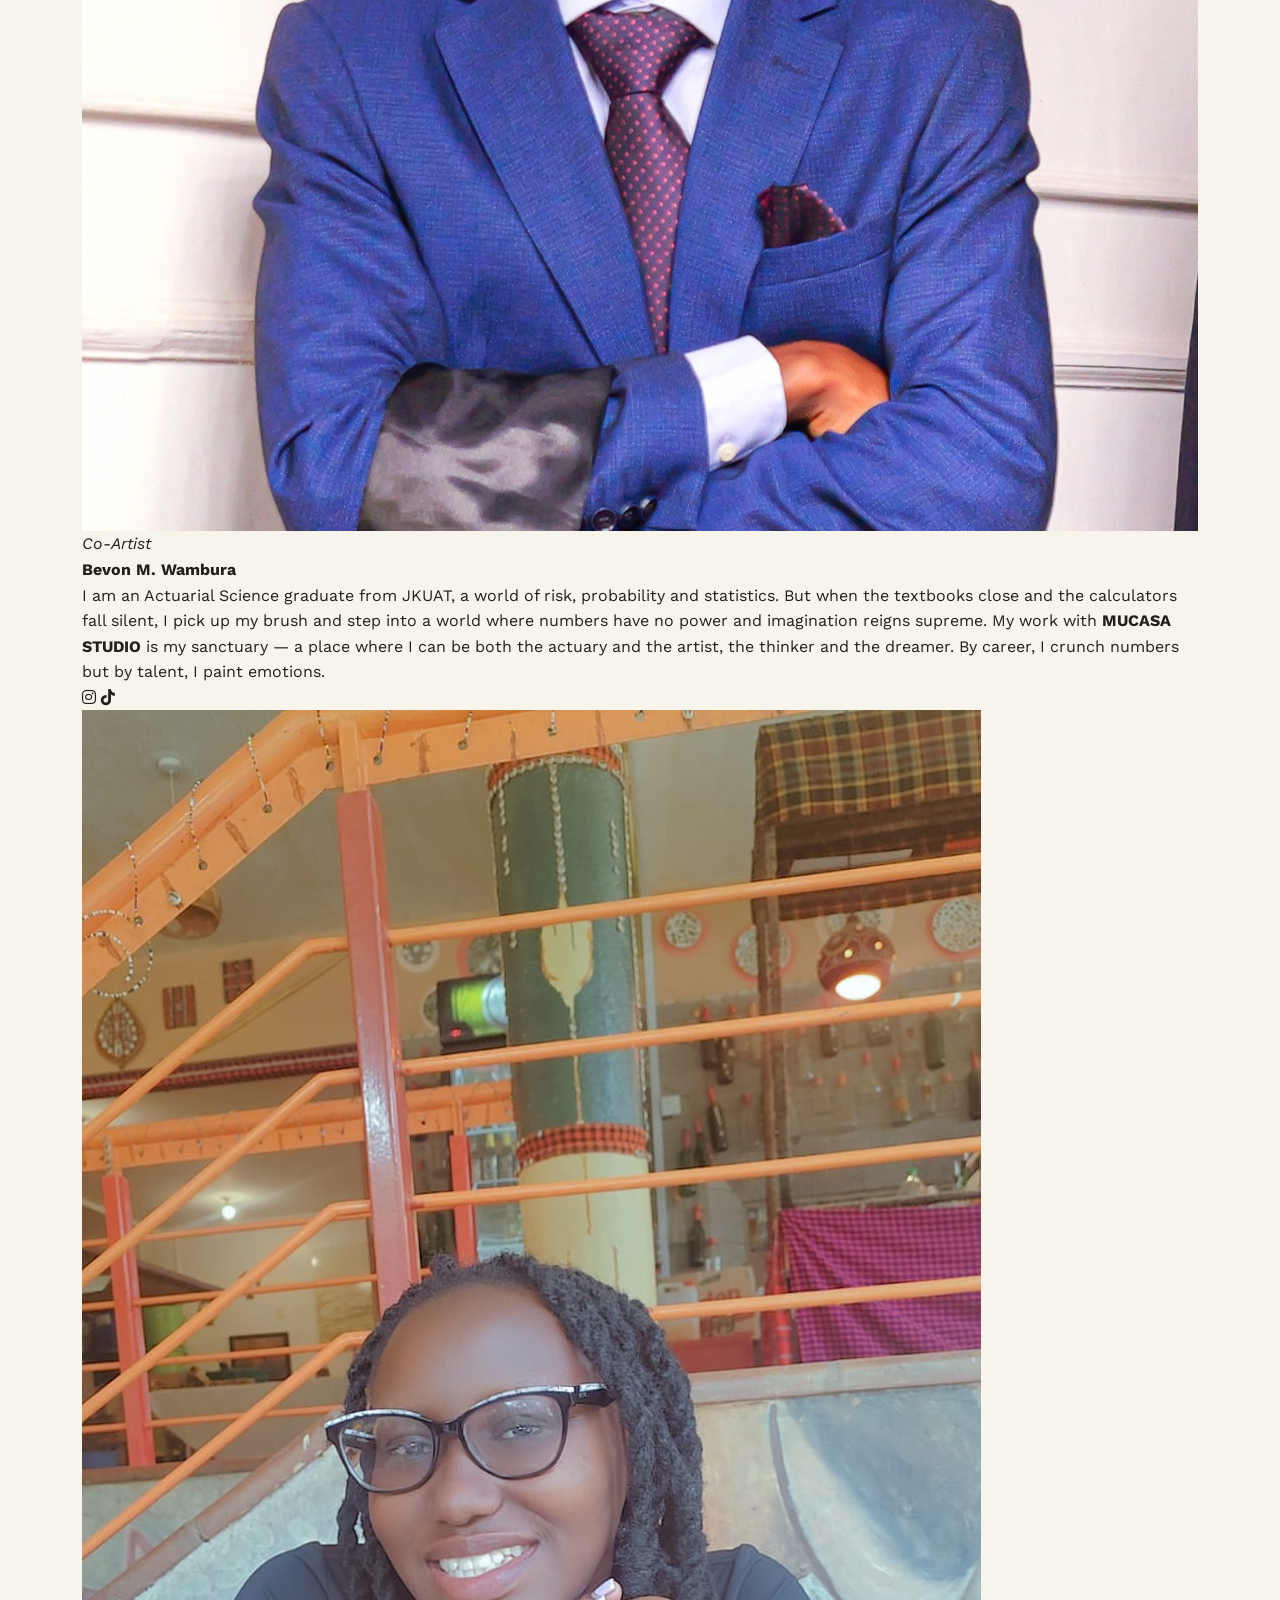
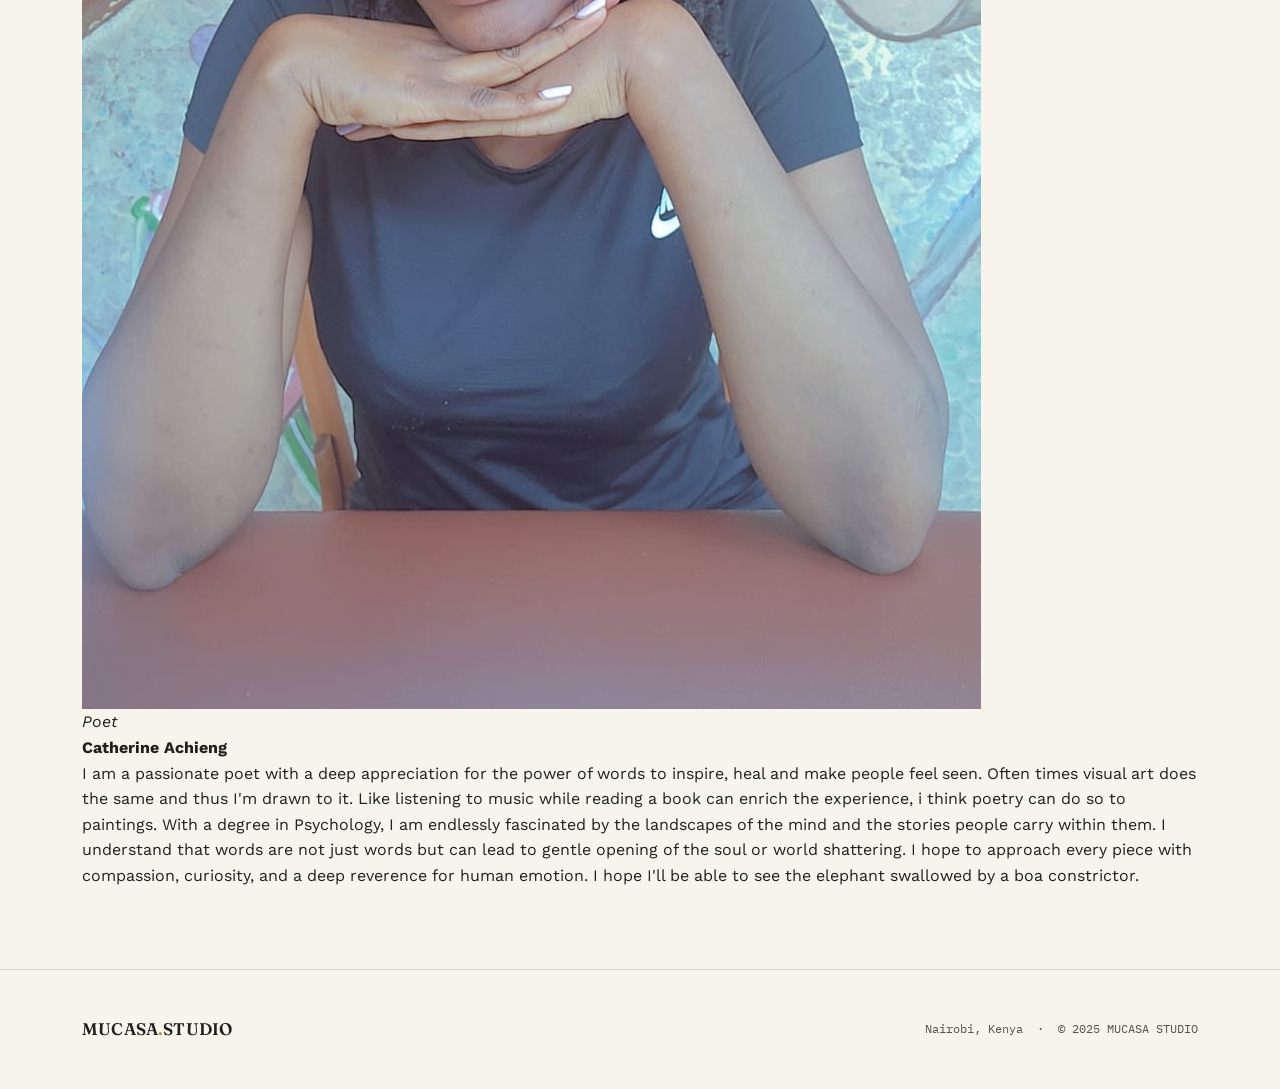
==== commit fc4317f1: "Update about.html" ====
--- a/about.html
+++ b/about.html
@@ -11,7 +11,9 @@
 
 <nav class="site-nav">
   <div class="nav-inner">
-    <a href="index.html" class="brand">MUCASA<span>.</span>STUDIO</a>
+     <a href="index.html" class="brand brand-logo">
+      <img src="images/logo.png" alt="MUCASA STUDIO">
+    </a>
     <button class="nav-toggle" aria-label="Toggle menu">MENU</button>
     <ul class="nav-links">
       <li><a href="index.html">Home</a></li>
--- a/css/style.css
+++ b/css/style.css
@@ -32,6 +32,20 @@
   --mono: 'IBM Plex Mono', monospace;
 
   --max: 1180px;
+}
+.brand-logo {
+  display: inline-flex;
+  align-items: center;
+}
+
+.brand-logo img {
+  height: 32px;   /* small and neat; try 28px for even smaller */
+  width: auto;
+  display: block;
+}
+
+@media (max-width: 600px) {
+  .brand-logo img { height: 28px; }
 }
 
 * { margin: 0; padding: 0; box-sizing: border-box; }
@@ -804,8 +818,54 @@
   font-weight: 500;
   font-size: 1.4rem;
   color: var(--ink);
-  margin-bottom: 16px;
-}
+  margin: 0;              
+  display: block;
+}
+
+.event-toggle {
+  width: 100%;
+  display: block;
+  background: none;
+  border: 0;
+  padding: 0;
+  color: inherit;
+  font: inherit;
+  text-align: left;
+  cursor: pointer;
+}
+
+.event-toggle:focus-visible {
+  outline: 2px solid var(--ink);
+  outline-offset: 6px;
+}
+
+.event-title-row {
+  display: flex;
+  justify-content: space-between;
+  align-items: center;
+  gap: 16px;
+}
+
+.event-icon {
+  font-family: var(--mono);
+  font-size: 1.4rem;
+  line-height: 1;
+  flex-shrink: 0;
+  color: var(--ink-soft);
+  transition: color 0.25s ease;
+}
+
+.event-card:hover .event-icon,
+.event-card.open .event-icon { color: var(--ink); }
+
+.event-card.open { border-color: var(--ink); }
+
+.event-more {
+  margin-top: 18px;
+  padding-top: 18px;
+  border-top: 1px solid var(--line);
+}
+.event-more[hidden] { display: none; }
 
 .event-details {
   display: flex;
